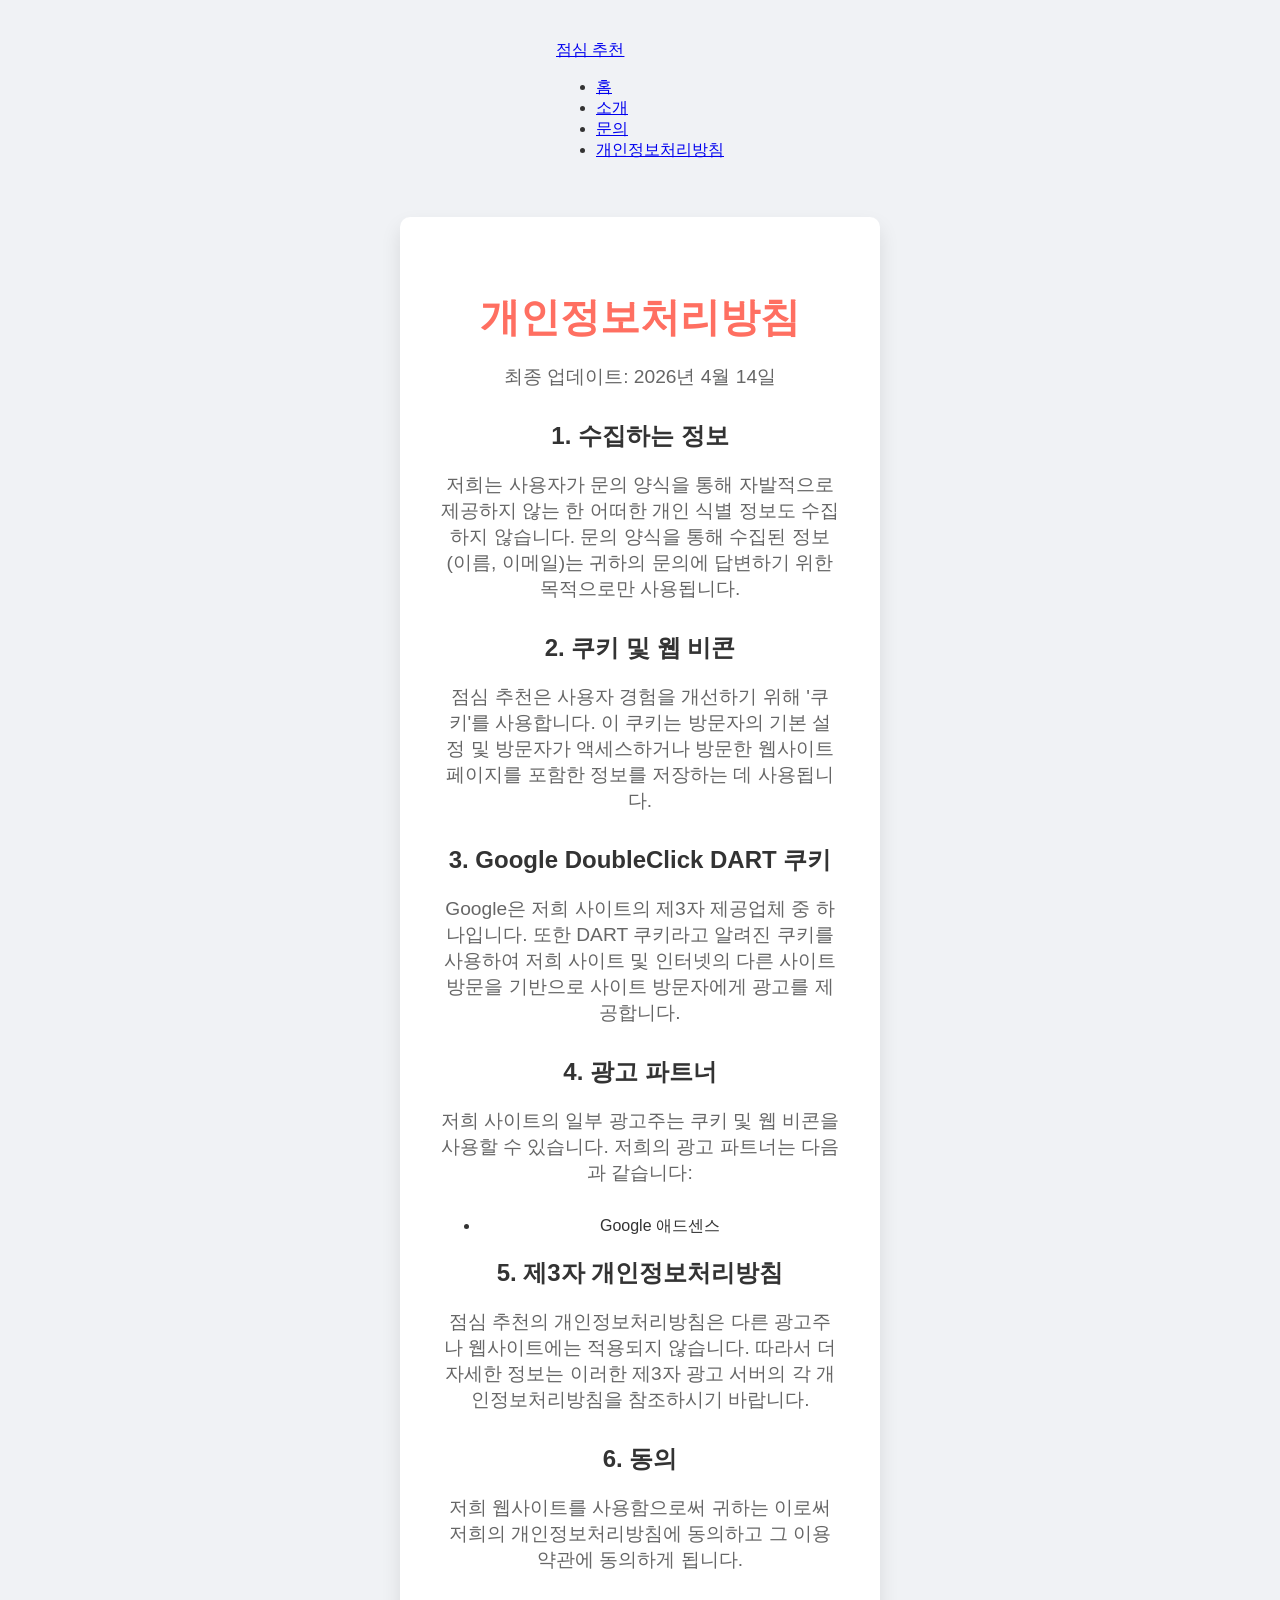
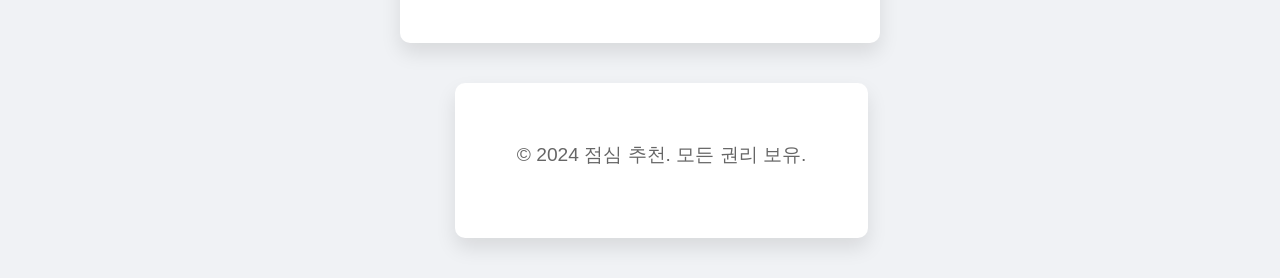
==== privacy.html @ be41363d "intl: translate website and menu recommendations to Korean" ====
<!DOCTYPE html>
<html lang="ko">
<head>
    <!-- Google tag (gtag.js) -->
    <script async src="https://www.googletagmanager.com/gtag/js?id=G-7W1RTMBF4V"></script>
    <script>
      window.dataLayer = window.dataLayer || [];
      function gtag(){dataLayer.push(arguments);}
      gtag('js', new Date());

      gtag('config', 'G-7W1RTMBF4V');
    </script>
    <meta charset="UTF-8">
    <meta name="google-adsense-account" content="ca-pub-6992170653574200">
    <script async src="https://pagead2.googlesyndication.com/pagead/js/adsbygoogle.js?client=ca-pub-6992170653574200" crossorigin="anonymous"></script>
    <meta name="viewport" content="width=device-width, initial-scale=1.0">
    <title>개인정보처리방침 | 점심 추천</title>
    <link rel="stylesheet" href="style.css">
</head>
<body>
    <header>
        <nav class="navbar">
            <div class="nav-container">
                <a href="/" class="nav-logo">점심 추천</a>
                <ul class="nav-menu">
                    <li><a href="/">홈</a></li>
                    <li><a href="/#about">소개</a></li>
                    <li><a href="/#contact">문의</a></li>
                    <li><a href="privacy.html">개인정보처리방침</a></li>
                </ul>
            </div>
        </nav>
    </header>

    <main class="container">
        <section class="privacy-content">
            <h1>개인정보처리방침</h1>
            <p>최종 업데이트: 2026년 4월 14일</p>
            
            <h2>1. 수집하는 정보</h2>
            <p>저희는 사용자가 문의 양식을 통해 자발적으로 제공하지 않는 한 어떠한 개인 식별 정보도 수집하지 않습니다. 문의 양식을 통해 수집된 정보(이름, 이메일)는 귀하의 문의에 답변하기 위한 목적으로만 사용됩니다.</p>

            <h2>2. 쿠키 및 웹 비콘</h2>
            <p>점심 추천은 사용자 경험을 개선하기 위해 '쿠키'를 사용합니다. 이 쿠키는 방문자의 기본 설정 및 방문자가 액세스하거나 방문한 웹사이트 페이지를 포함한 정보를 저장하는 데 사용됩니다.</p>

            <h2>3. Google DoubleClick DART 쿠키</h2>
            <p>Google은 저희 사이트의 제3자 제공업체 중 하나입니다. 또한 DART 쿠키라고 알려진 쿠키를 사용하여 저희 사이트 및 인터넷의 다른 사이트 방문을 기반으로 사이트 방문자에게 광고를 제공합니다.</p>

            <h2>4. 광고 파트너</h2>
            <p>저희 사이트의 일부 광고주는 쿠키 및 웹 비콘을 사용할 수 있습니다. 저희의 광고 파트너는 다음과 같습니다:</p>
            <ul>
                <li>Google 애드센스</li>
            </ul>

            <h2>5. 제3자 개인정보처리방침</h2>
            <p>점심 추천의 개인정보처리방침은 다른 광고주나 웹사이트에는 적용되지 않습니다. 따라서 더 자세한 정보는 이러한 제3자 광고 서버의 각 개인정보처리방침을 참조하시기 바랍니다.</p>

            <h2>6. 동의</h2>
            <p>저희 웹사이트를 사용함으로써 귀하는 이로써 저희의 개인정보처리방침에 동의하고 그 이용 약관에 동의하게 됩니다.</p>
        </section>
    </main>

    <footer class="site-footer">
        <div class="container">
            <p>&copy; 2024 점심 추천. 모든 권리 보유.</p>
        </div>
    </footer>
</body>
</html>
---- style.css ----
body {
    font-family: 'Arial', sans-serif;
    background-color: #f0f2f5;
    color: #333;
    display: flex;
    flex-direction: column;
    align-items: center;
    min-height: 100vh;
    margin: 0;
    padding: 40px 0;
    background-image: linear-gradient(45deg, #f0f2f5 25%, transparent 25%),
                      linear-gradient(-45deg, #f0f2f5 25%, transparent 25%),
                      linear-gradient(45deg, transparent 75%, #f0f2f5 75%),
                      linear-gradient(-45deg, transparent 75%, #f0f2f5 75%);
    background-size: 20px 20px;
    gap: 40px;
}

.container {
    text-align: center;
    background-color: #fff;
    padding: 40px;
    border-radius: 10px;
    box-shadow: 0 10px 20px rgba(0, 0, 0, 0.1);
    max-width: 400px;
    width: 90%;
}

.inquiry-container {
    text-align: left;
}

.inquiry-container h2 {
    text-align: center;
    color: #ff6f61;
}

.inquiry-container p {
    text-align: center;
}

.form-group {
    margin-bottom: 15px;
}

input, textarea {
    width: 100%;
    padding: 12px;
    border: 1px solid #ddd;
    border-radius: 5px;
    box-sizing: border-box;
    font-size: 1rem;
    font-family: inherit;
}

textarea {
    resize: vertical;
}

.submit-button {
    background-color: #ff6f61;
    color: #fff;
    border: none;
    padding: 15px 30px;
    font-size: 1.2rem;
    border-radius: 5px;
    cursor: pointer;
    transition: background-color 0.3s ease;
    width: 100%;
}

.submit-button:hover {
    background-color: #e65a50;
}

h1 {
    font-size: 2.5rem;
    color: #ff6f61;
    margin-bottom: 10px;
}

p {
    font-size: 1.2rem;
    color: #666;
    margin-bottom: 30px;
}

#menu-display {
    font-size: 2rem;
    font-weight: bold;
    color: #333;
    min-height: 50px;
    margin-bottom: 30px;
}

#recommend-button {
    background-color: #ff6f61;
    color: #fff;
    border: none;
    padding: 15px 30px;
    font-size: 1.2rem;
    border-radius: 5px;
    cursor: pointer;
    transition: background-color 0.3s ease;
}

.comment-container {
    max-width: 600px;
    width: 90%;
    margin-bottom: 50px;
}
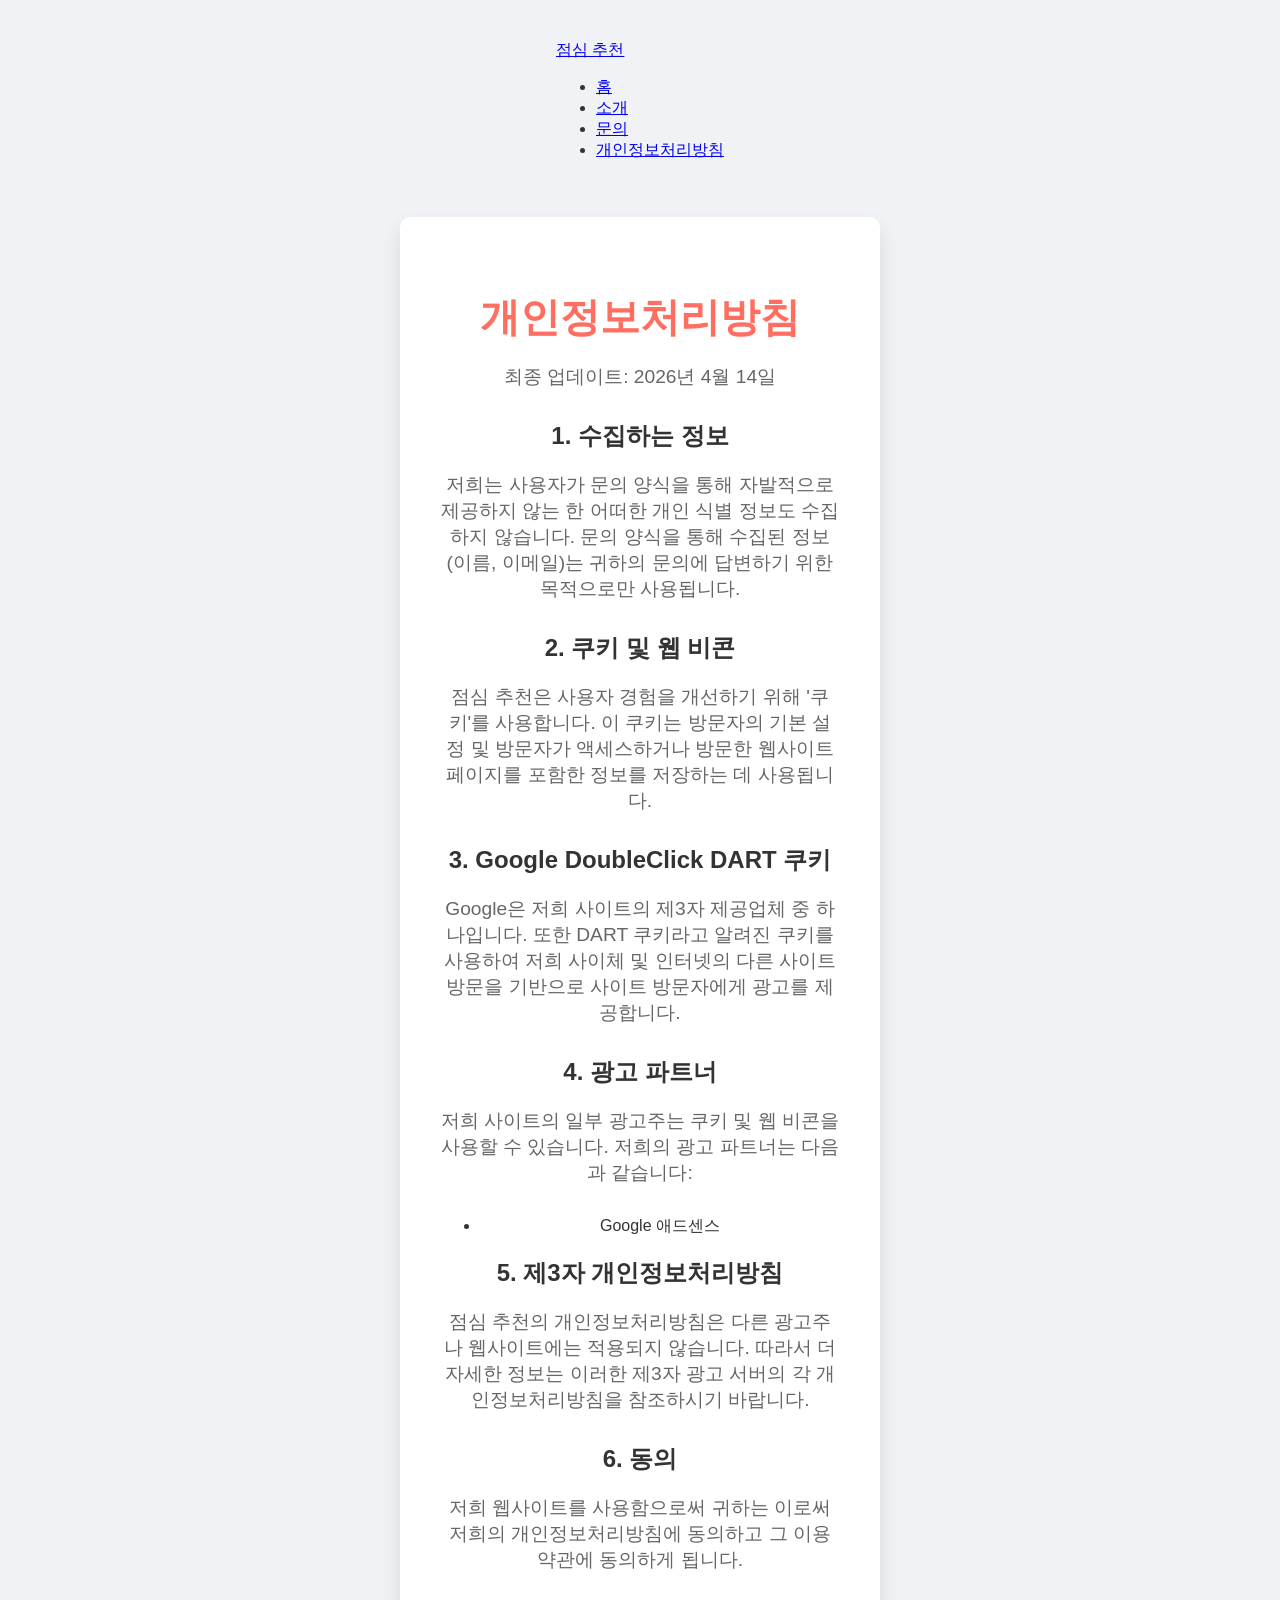
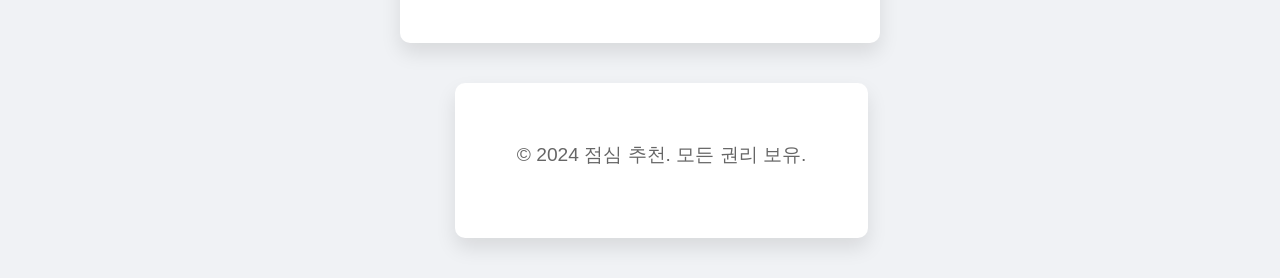
==== commit 12bdaf58: "chore: update Google Tag (gtag.js) to G-RBCHLWVGXV" ====
--- a/privacy.html
+++ b/privacy.html
@@ -2,13 +2,13 @@
 <html lang="ko">
 <head>
     <!-- Google tag (gtag.js) -->
-    <script async src="https://www.googletagmanager.com/gtag/js?id=G-7W1RTMBF4V"></script>
+    <script async src="https://www.googletagmanager.com/gtag/js?id=G-RBCHLWVGXV"></script>
     <script>
       window.dataLayer = window.dataLayer || [];
       function gtag(){dataLayer.push(arguments);}
       gtag('js', new Date());
 
-      gtag('config', 'G-7W1RTMBF4V');
+      gtag('config', 'G-RBCHLWVGXV');
     </script>
     <meta charset="UTF-8">
     <meta name="google-adsense-account" content="ca-pub-6992170653574200">
@@ -44,7 +44,7 @@
             <p>점심 추천은 사용자 경험을 개선하기 위해 '쿠키'를 사용합니다. 이 쿠키는 방문자의 기본 설정 및 방문자가 액세스하거나 방문한 웹사이트 페이지를 포함한 정보를 저장하는 데 사용됩니다.</p>
 
             <h2>3. Google DoubleClick DART 쿠키</h2>
-            <p>Google은 저희 사이트의 제3자 제공업체 중 하나입니다. 또한 DART 쿠키라고 알려진 쿠키를 사용하여 저희 사이트 및 인터넷의 다른 사이트 방문을 기반으로 사이트 방문자에게 광고를 제공합니다.</p>
+            <p>Google은 저희 사이트의 제3자 제공업체 중 하나입니다. 또한 DART 쿠키라고 알려진 쿠키를 사용하여 저희 사이체 및 인터넷의 다른 사이트 방문을 기반으로 사이트 방문자에게 광고를 제공합니다.</p>
 
             <h2>4. 광고 파트너</h2>
             <p>저희 사이트의 일부 광고주는 쿠키 및 웹 비콘을 사용할 수 있습니다. 저희의 광고 파트너는 다음과 같습니다:</p>
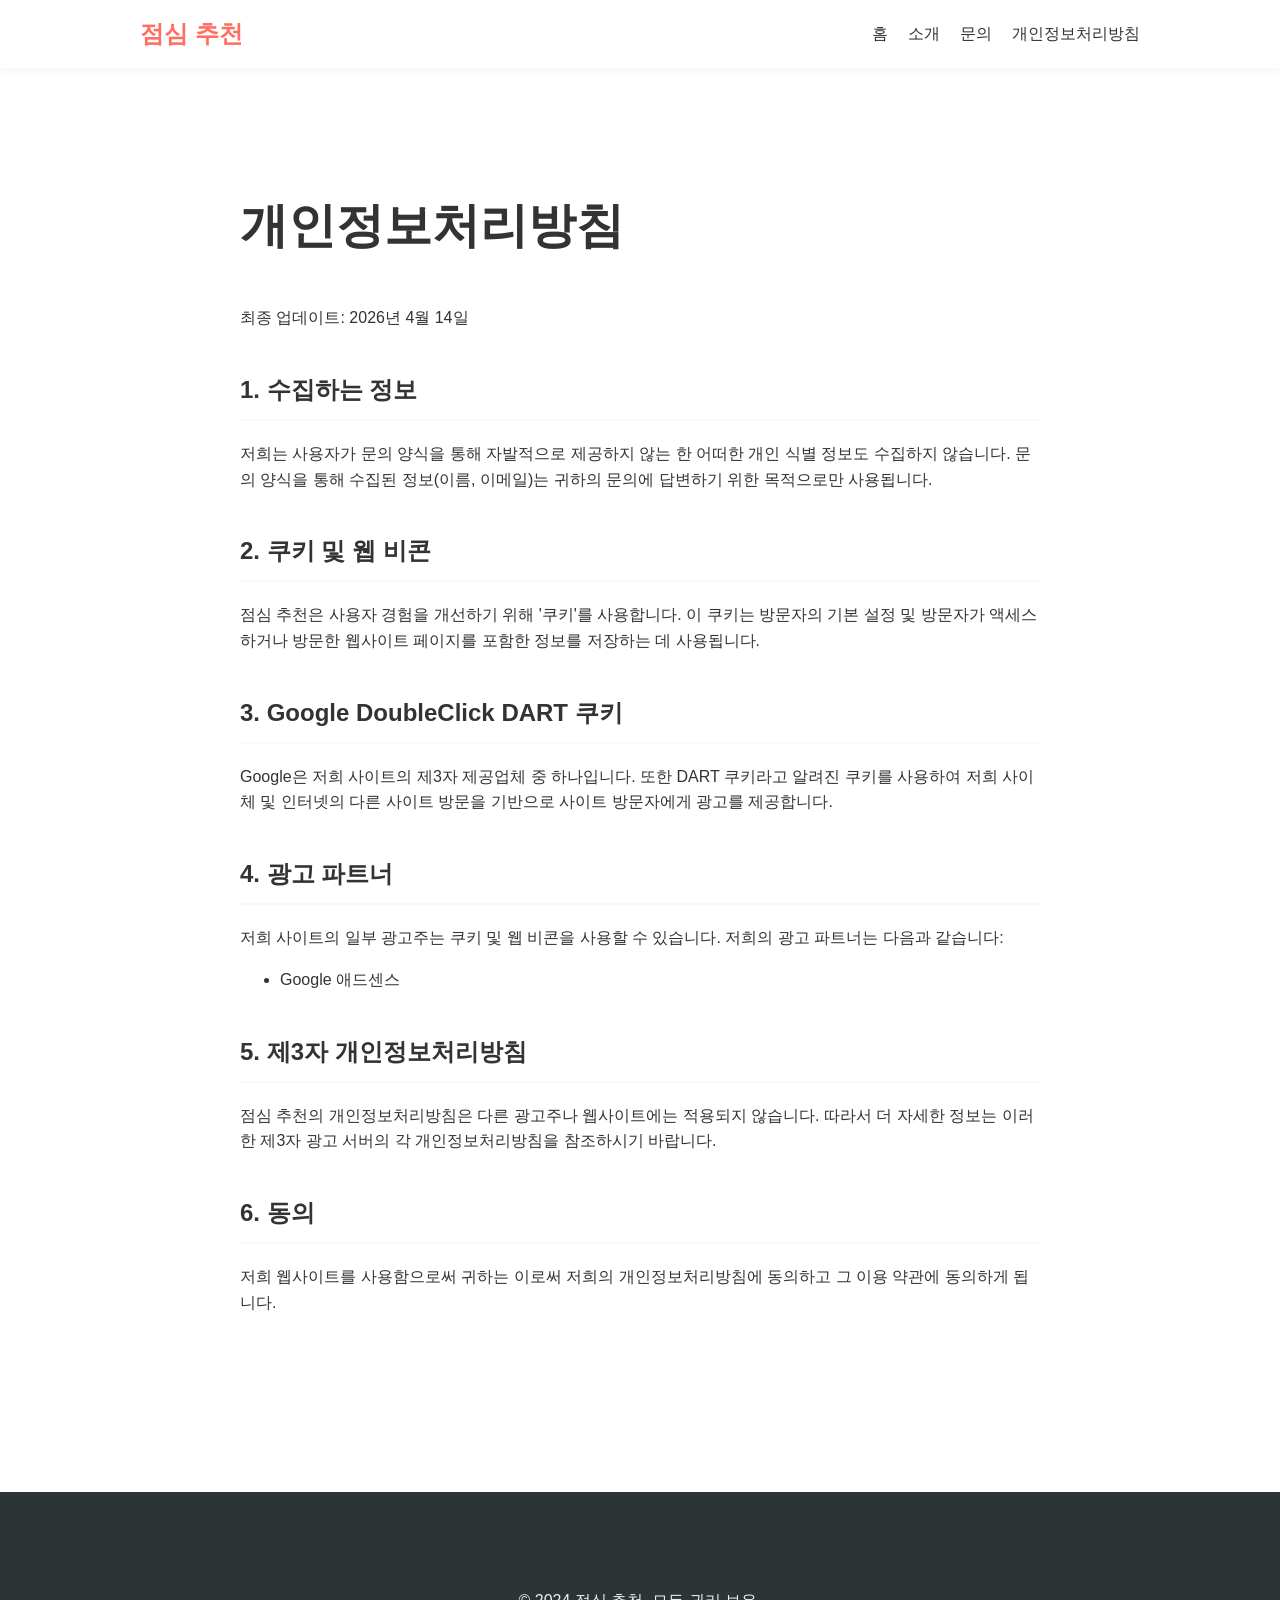
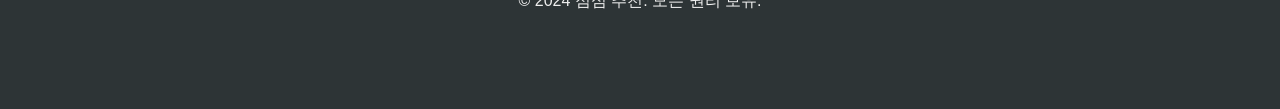
==== commit a27115aa: "chore: add Microsoft Clarity tracking script" ====
--- a/privacy.html
+++ b/privacy.html
@@ -16,6 +16,13 @@
     <meta name="viewport" content="width=device-width, initial-scale=1.0">
     <title>개인정보처리방침 | 점심 추천</title>
     <link rel="stylesheet" href="style.css">
+    <script type="text/javascript">
+        (function(c,l,a,r,i,t,y){
+            c[a]=c[a]||function(){(c[a].q=c[a].q||[]).push(arguments)};
+            t=l.createElement(r);t.async=1;t.src="https://www.clarity.ms/tag/"+i;
+            y=l.getElementsByTagName(r)[0];y.parentNode.insertBefore(t,y);
+        })(window, document, "clarity", "script", "wcj8rul7ja");
+    </script>
 </head>
 <body>
     <header>
--- a/style.css
+++ b/style.css
@@ -1,111 +1,276 @@
+:root {
+    --primary-color: #ff6f61;
+    --secondary-color: #4ecdc4;
+    --dark-color: #2d3436;
+    --light-color: #f9f9f9;
+    --text-color: #333;
+    --white: #ffffff;
+}
+
 body {
-    font-family: 'Arial', sans-serif;
-    background-color: #f0f2f5;
-    color: #333;
+    font-family: 'Segoe UI', Roboto, Helvetica, Arial, sans-serif;
+    line-height: 1.6;
+    color: var(--text-color);
+    background-color: var(--white);
+    margin: 0;
+    padding: 0;
+}
+
+.container {
+    max-width: 1000px;
+    margin: 0 auto;
+    padding: 20px;
+}
+
+/* Navbar */
+.navbar {
+    background-color: var(--white);
+    box-shadow: 0 2px 10px rgba(0,0,0,0.05);
+    padding: 15px 0;
+    position: sticky;
+    top: 0;
+    z-index: 1000;
+}
+
+.nav-container {
     display: flex;
-    flex-direction: column;
+    justify-content: space-between;
     align-items: center;
-    min-height: 100vh;
+    max-width: 1000px;
+    margin: 0 auto;
+    padding: 0 20px;
+}
+
+.nav-logo {
+    font-size: 1.5rem;
+    font-weight: bold;
+    color: var(--primary-color);
+    text-decoration: none;
+}
+
+.nav-menu {
+    list-style: none;
+    display: flex;
     margin: 0;
-    padding: 40px 0;
-    background-image: linear-gradient(45deg, #f0f2f5 25%, transparent 25%),
-                      linear-gradient(-45deg, #f0f2f5 25%, transparent 25%),
-                      linear-gradient(45deg, transparent 75%, #f0f2f5 75%),
-                      linear-gradient(-45deg, transparent 75%, #f0f2f5 75%);
-    background-size: 20px 20px;
+    padding: 0;
+}
+
+.nav-menu li {
+    margin-left: 20px;
+}
+
+.nav-menu a {
+    text-decoration: none;
+    color: var(--dark-color);
+    font-weight: 500;
+    transition: color 0.3s;
+}
+
+.nav-menu a:hover {
+    color: var(--primary-color);
+}
+
+/* Hero Section */
+.hero-section {
+    text-align: center;
+    padding: 80px 20px;
+    background: linear-gradient(135deg, #fff5f5 0%, #ffffff 100%);
+}
+
+.hero-section h1 {
+    font-size: 3.5rem;
+    color: var(--dark-color);
+    margin-bottom: 20px;
+}
+
+.hero-section p {
+    font-size: 1.25rem;
+    color: #555;
+    max-width: 800px;
+    margin: 0 auto 40px;
+}
+
+#menu-display {
+    min-height: 180px;
+    margin: 40px auto;
+    padding: 40px;
+    background: var(--white);
+    border-radius: 20px;
+    box-shadow: 0 10px 30px rgba(0,0,0,0.08);
+    max-width: 650px;
+    display: flex;
+    align-items: center;
+    justify-content: center;
+}
+
+.menu-result {
+    width: 100%;
+    text-align: left;
+}
+
+.menu-result h2 {
+    color: var(--primary-color);
+    font-size: 2.2rem;
+    margin-top: 0;
+    margin-bottom: 10px;
+}
+
+.menu-category {
+    color: var(--secondary-color);
+    text-transform: uppercase;
+    font-size: 0.9rem;
+    font-weight: bold;
+    letter-spacing: 1.5px;
+    margin-bottom: 15px;
+}
+
+.menu-description {
+    font-size: 1.15rem;
+    color: #444;
+    line-height: 1.7;
+}
+
+.placeholder-text {
+    color: #aaa;
+    font-style: italic;
+    font-size: 1.2rem;
+}
+
+/* Button */
+#recommend-button, .submit-button {
+    background-color: var(--primary-color);
+    color: var(--white);
+    border: none;
+    padding: 18px 45px;
+    font-size: 1.2rem;
+    font-weight: bold;
+    border-radius: 50px;
+    cursor: pointer;
+    transition: all 0.3s ease;
+    box-shadow: 0 6px 20px rgba(255, 111, 97, 0.3);
+}
+
+#recommend-button:hover, .submit-button:hover {
+    background-color: #ff5a4d;
+    transform: translateY(-3px);
+    box-shadow: 0 8px 25px rgba(255, 111, 97, 0.4);
+}
+
+/* About Section */
+.about-section {
+    padding: 100px 20px;
+    background-color: var(--light-color);
+}
+
+.about-section h2 {
+    text-align: center;
+    font-size: 2.5rem;
+    margin-bottom: 50px;
+}
+
+.about-grid {
+    display: grid;
+    grid-template-columns: repeat(auto-fit, minmax(300px, 1fr));
     gap: 40px;
 }
 
-.container {
-    text-align: center;
-    background-color: #fff;
+.about-item {
+    background: var(--white);
     padding: 40px;
-    border-radius: 10px;
-    box-shadow: 0 10px 20px rgba(0, 0, 0, 0.1);
-    max-width: 400px;
-    width: 90%;
-}
-
+    border-radius: 15px;
+    box-shadow: 0 5px 20px rgba(0,0,0,0.03);
+    transition: transform 0.3s ease;
+}
+
+.about-item:hover {
+    transform: translateY(-5px);
+}
+
+.about-item h3 {
+    color: var(--primary-color);
+    font-size: 1.5rem;
+    margin-top: 0;
+    margin-bottom: 15px;
+}
+
+/* Form Styles */
 .inquiry-container {
-    text-align: left;
+    padding: 100px 20px;
 }
 
 .inquiry-container h2 {
     text-align: center;
-    color: #ff6f61;
-}
-
-.inquiry-container p {
-    text-align: center;
+    font-size: 2.5rem;
+    margin-bottom: 20px;
+}
+
+.inquiry-container > p {
+    text-align: center;
+    margin-bottom: 40px;
+}
+
+#inquiry-form {
+    max-width: 600px;
+    margin: 0 auto;
 }
 
 .form-group {
-    margin-bottom: 15px;
+    margin-bottom: 20px;
 }
 
 input, textarea {
     width: 100%;
-    padding: 12px;
-    border: 1px solid #ddd;
-    border-radius: 5px;
+    padding: 15px;
+    border: 1px solid #eee;
+    background-color: #fcfcfc;
+    border-radius: 10px;
     box-sizing: border-box;
     font-size: 1rem;
-    font-family: inherit;
-}
-
-textarea {
-    resize: vertical;
-}
-
-.submit-button {
-    background-color: #ff6f61;
-    color: #fff;
-    border: none;
-    padding: 15px 30px;
-    font-size: 1.2rem;
-    border-radius: 5px;
-    cursor: pointer;
-    transition: background-color 0.3s ease;
-    width: 100%;
-}
-
-.submit-button:hover {
-    background-color: #e65a50;
-}
-
-h1 {
-    font-size: 2.5rem;
-    color: #ff6f61;
-    margin-bottom: 10px;
-}
-
-p {
-    font-size: 1.2rem;
-    color: #666;
-    margin-bottom: 30px;
-}
-
-#menu-display {
-    font-size: 2rem;
-    font-weight: bold;
-    color: #333;
-    min-height: 50px;
-    margin-bottom: 30px;
-}
-
-#recommend-button {
-    background-color: #ff6f61;
-    color: #fff;
-    border: none;
-    padding: 15px 30px;
-    font-size: 1.2rem;
-    border-radius: 5px;
-    cursor: pointer;
-    transition: background-color 0.3s ease;
-}
-
-.comment-container {
-    max-width: 600px;
-    width: 90%;
-    margin-bottom: 50px;
-}
+    transition: border-color 0.3s;
+}
+
+input:focus, textarea:focus {
+    outline: none;
+    border-color: var(--primary-color);
+}
+
+/* Footer */
+.site-footer {
+    background-color: var(--dark-color);
+    color: #eee;
+    text-align: center;
+    padding: 60px 0;
+    margin-top: 80px;
+}
+
+.footer-links {
+    margin-top: 20px;
+}
+
+.footer-links a {
+    color: #bbb;
+    text-decoration: none;
+    margin: 0 15px;
+    transition: color 0.3s;
+}
+
+.footer-links a:hover {
+    color: var(--white);
+}
+
+/* Privacy Page Content */
+.privacy-content {
+    padding: 60px 0;
+    max-width: 800px;
+    margin: 0 auto;
+}
+
+.privacy-content h1 { font-size: 3rem; margin-bottom: 40px; }
+.privacy-content h2 { margin-top: 40px; border-bottom: 2px solid var(--light-color); padding-bottom: 10px; }
+
+@media (max-width: 768px) {
+    .nav-container { flex-direction: column; }
+    .nav-menu { margin-top: 20px; }
+    .hero-section h1 { font-size: 2.5rem; }
+    .about-grid { grid-template-columns: 1fr; }
+}
